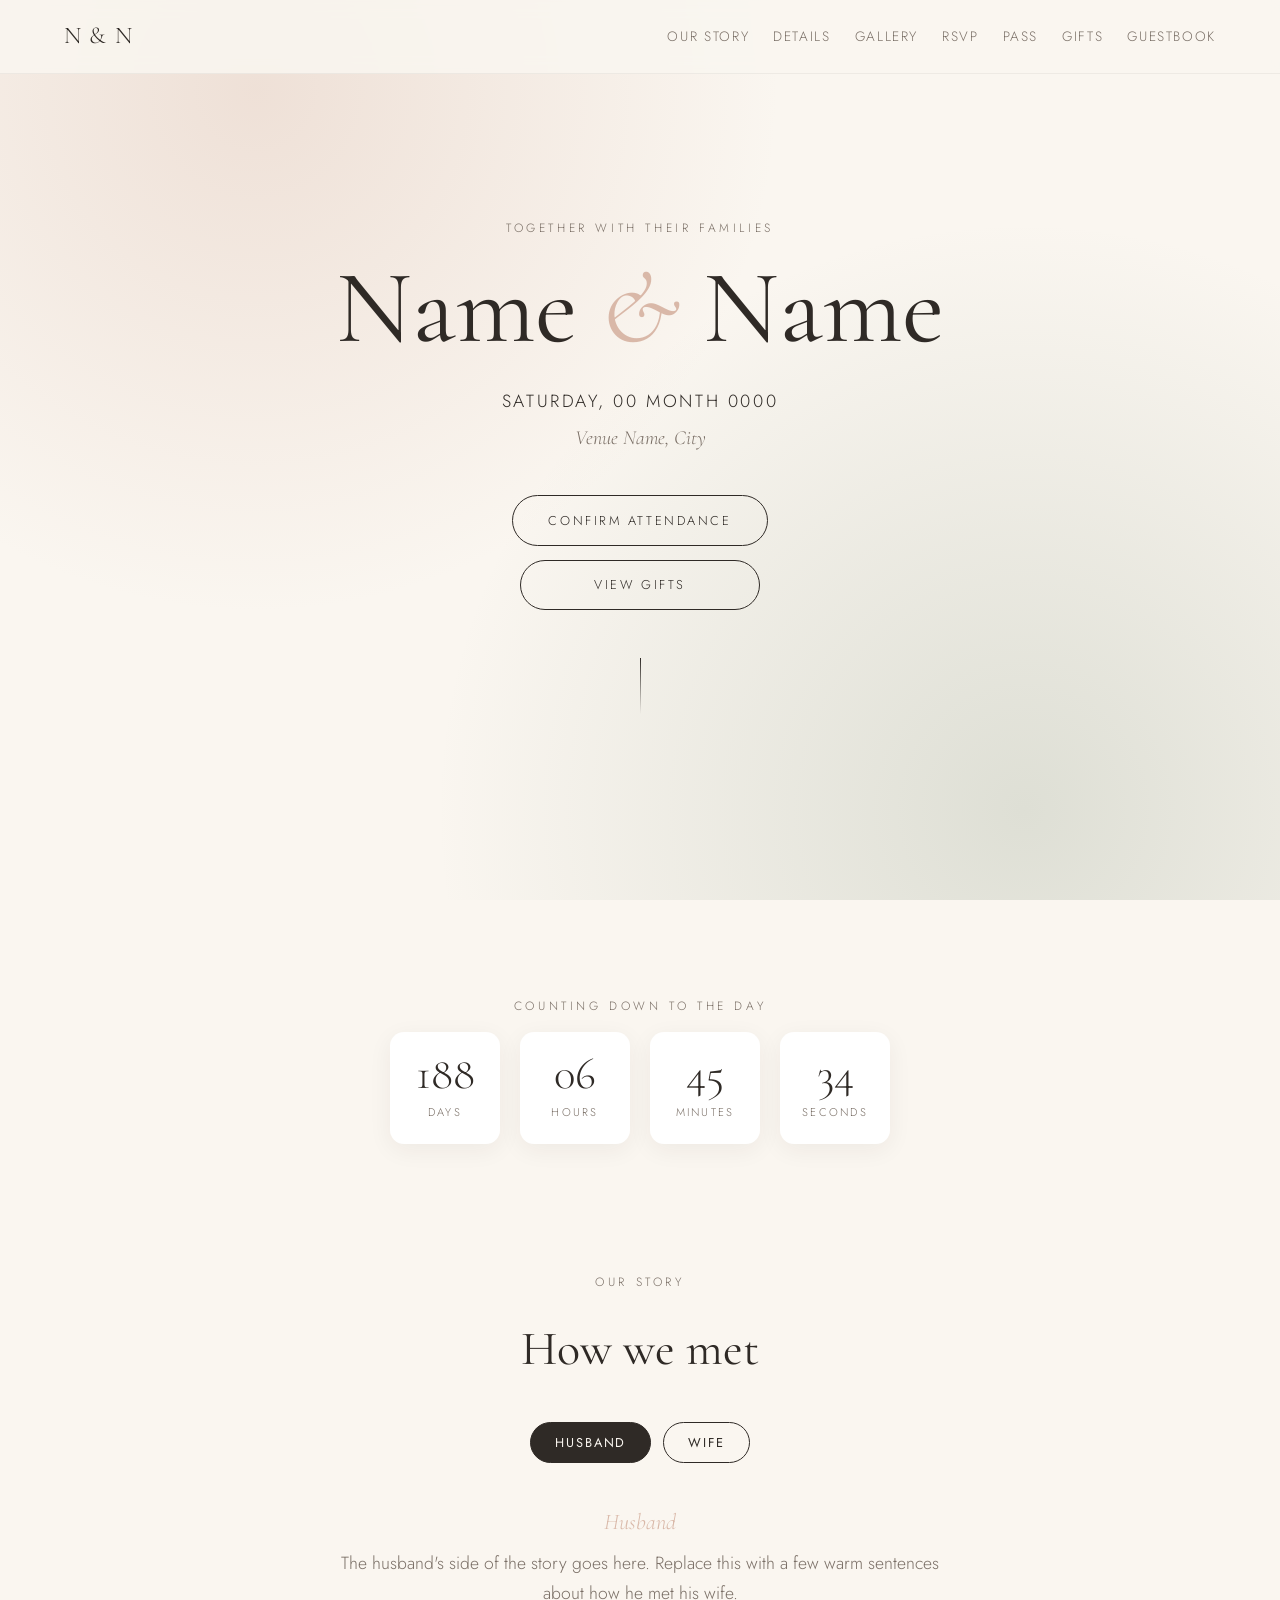
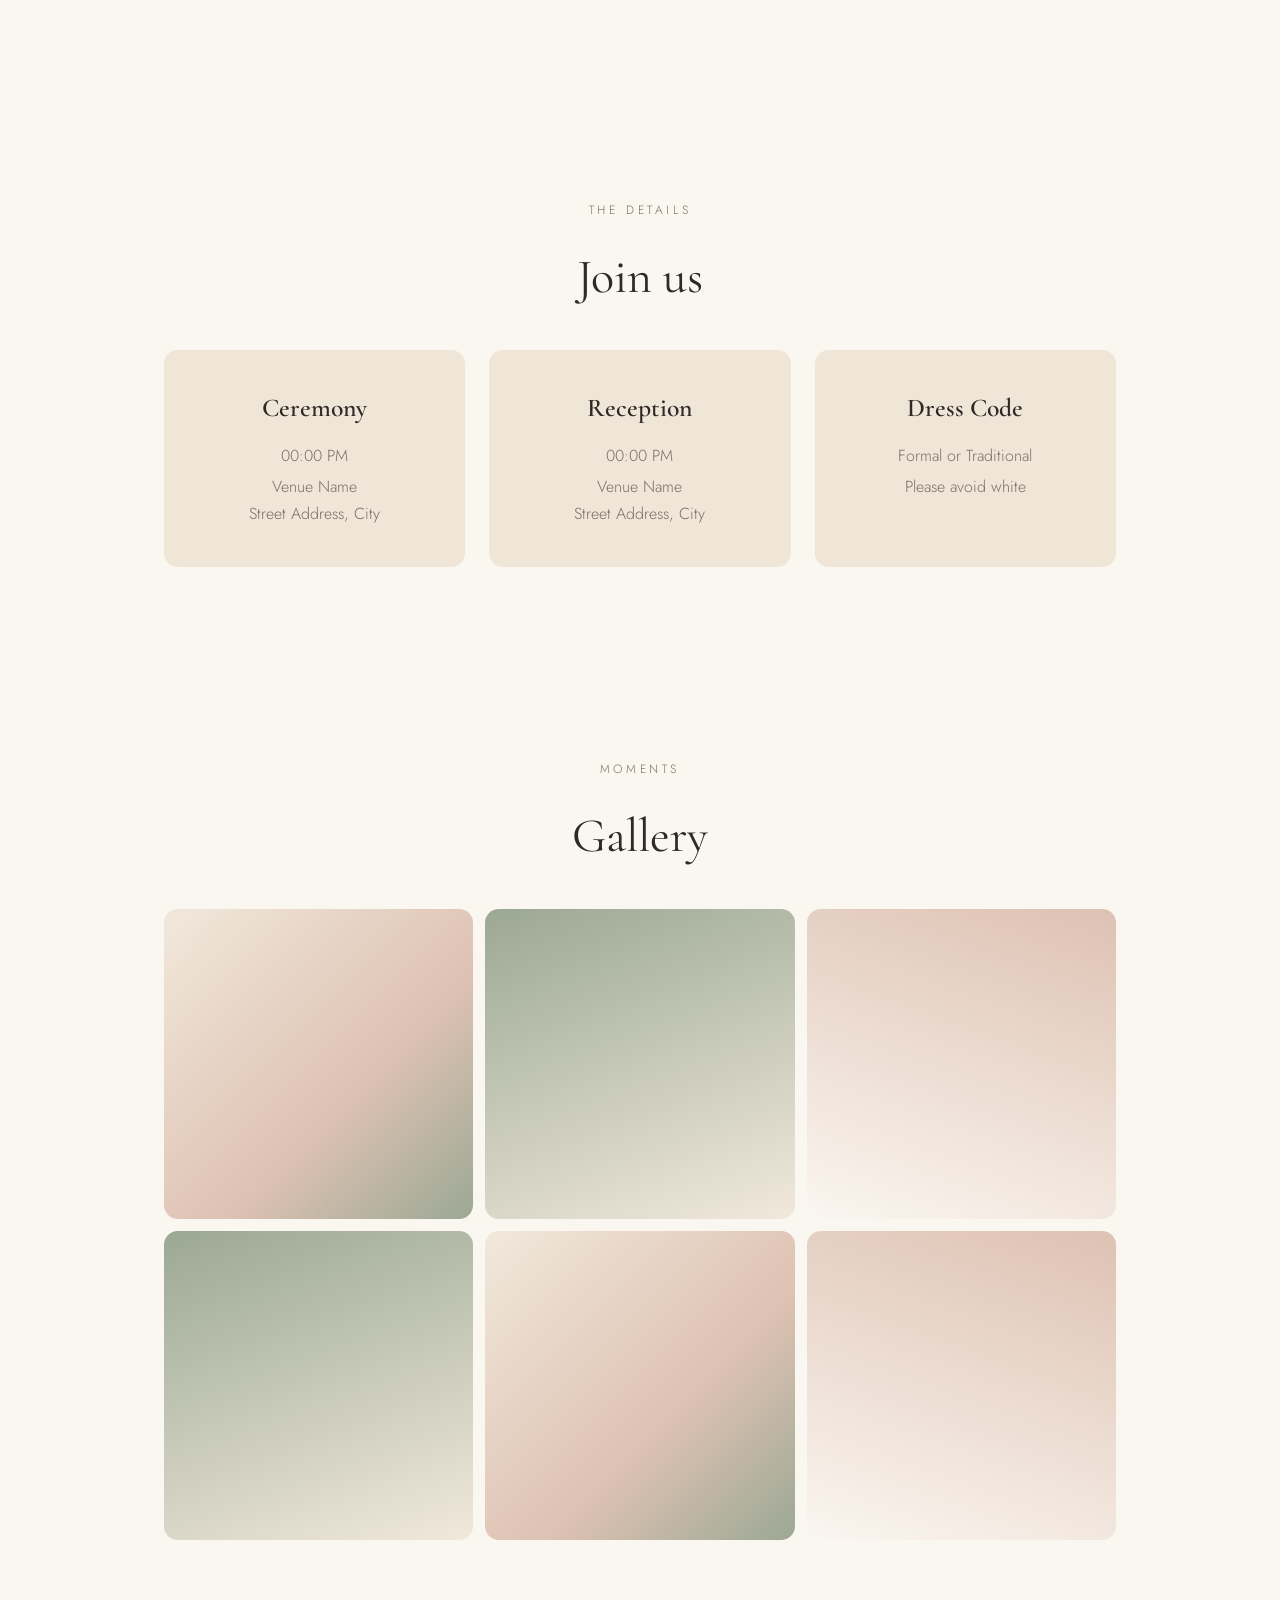
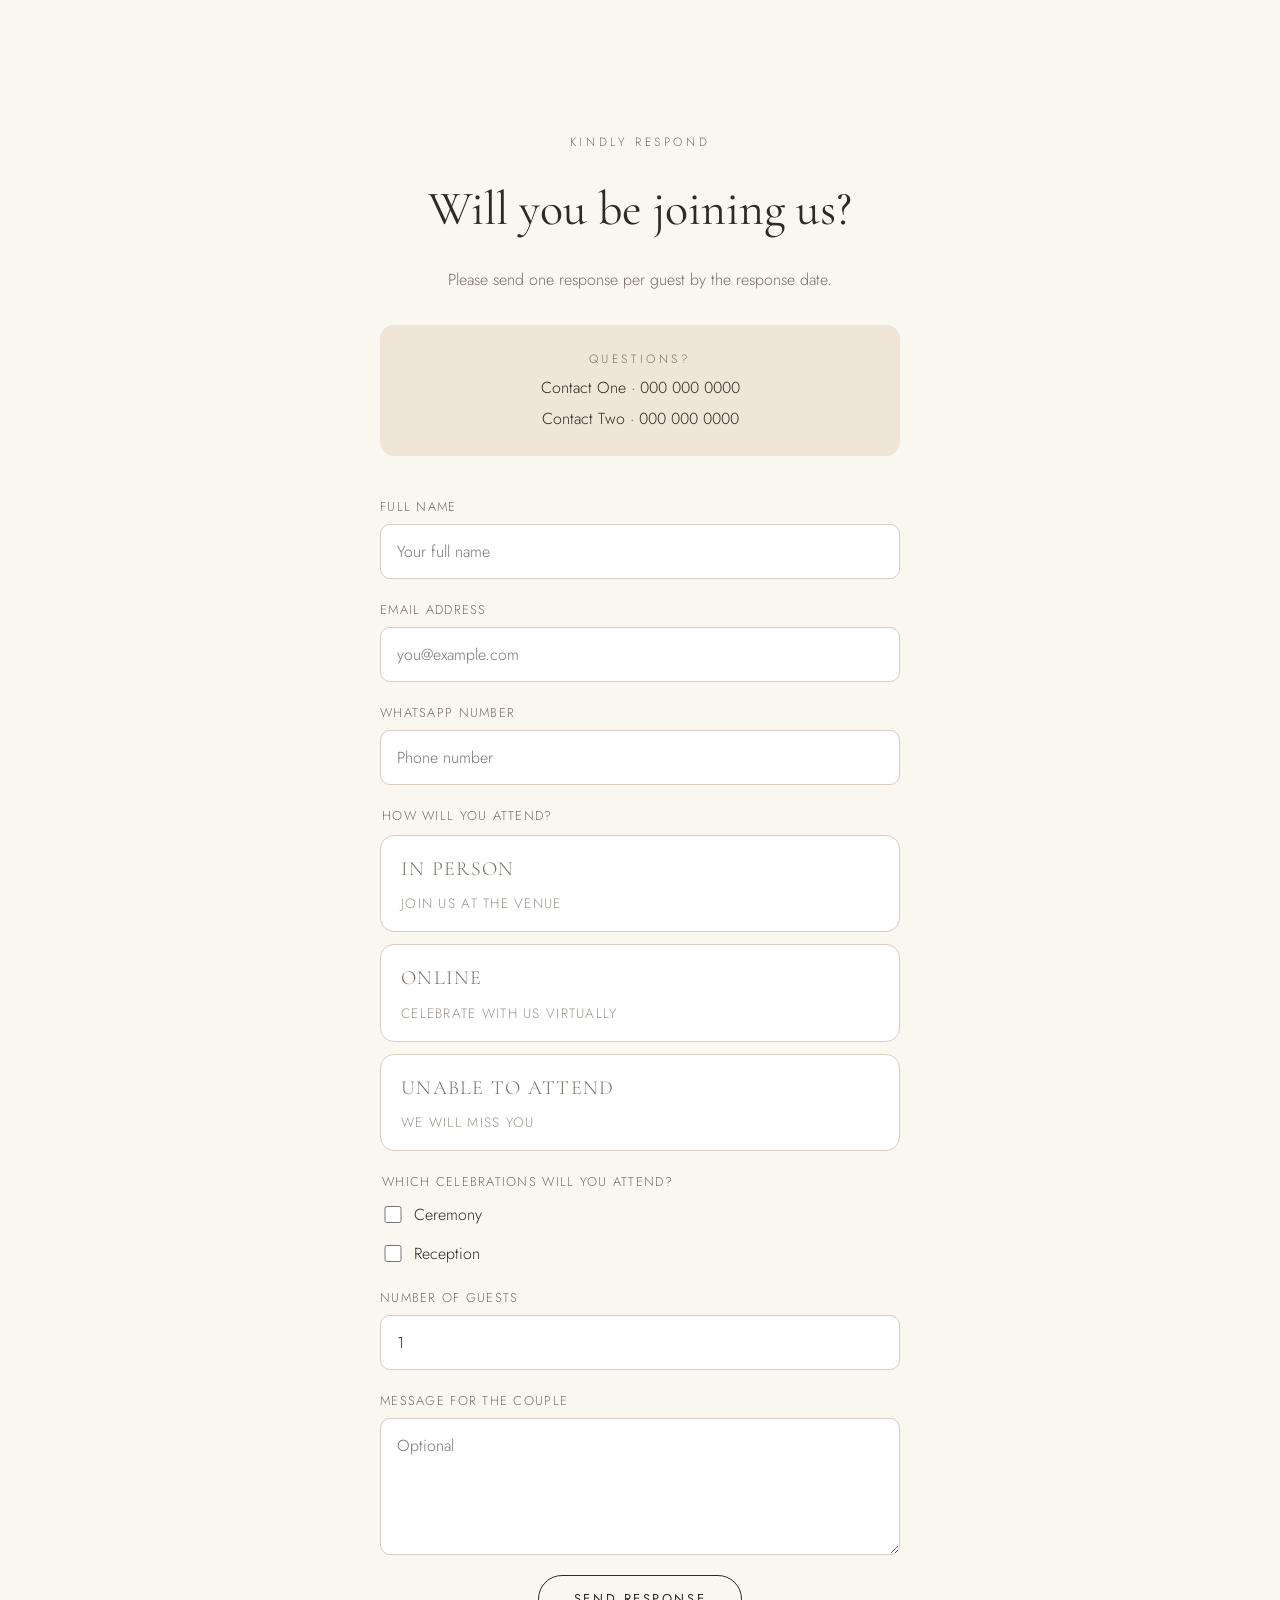
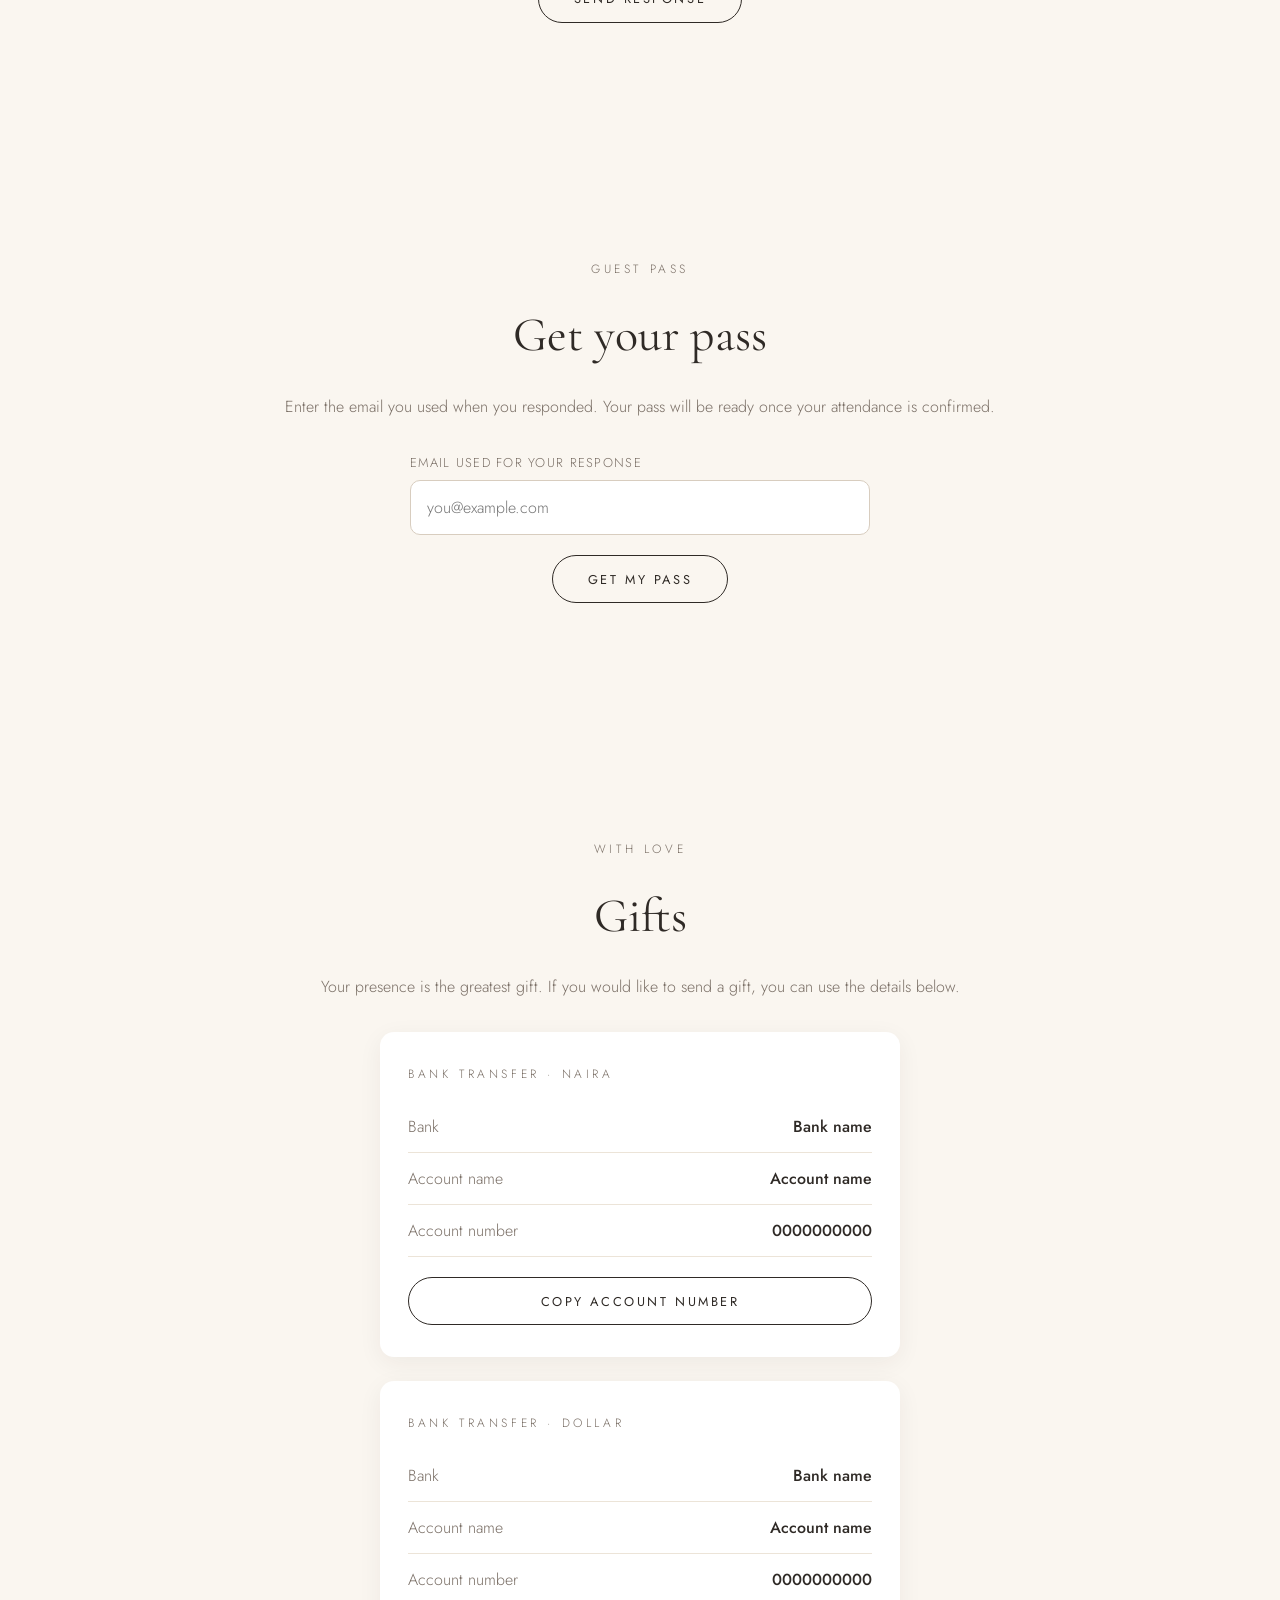
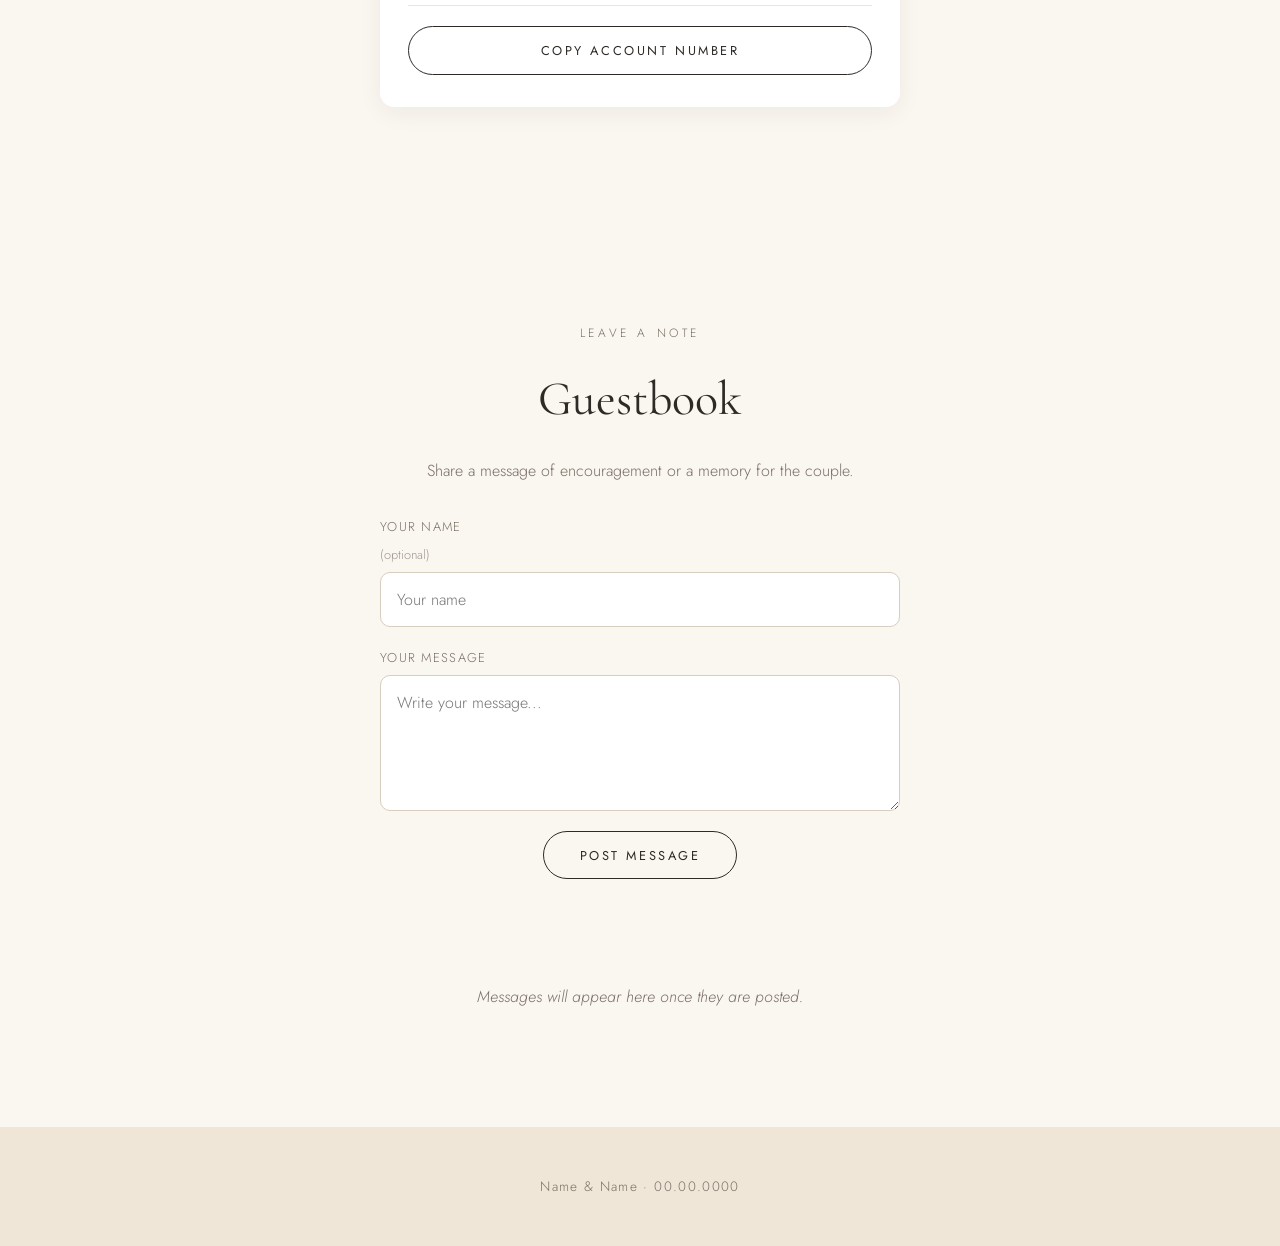
==== frontend/index.html @ b5dbf271 "fullstack project" ====
<!DOCTYPE html>
<html lang="en">
<head>
  <meta charset="UTF-8">
  <meta name="viewport" content="width=device-width, initial-scale=1.0">
  <title>Names &amp; Names | Wedding Invitation</title>
  <meta name="description" content="Join us as we celebrate our wedding.">
  <link rel="preconnect" href="https://fonts.googleapis.com">
  <link rel="preconnect" href="https://fonts.gstatic.com" crossorigin>
  <link href="https://fonts.googleapis.com/css2?family=Cormorant+Garamond:ital,wght@0,400;0,600;1,400&family=Jost:wght@300;400;500&display=swap" rel="stylesheet">
  <link rel="stylesheet" href="styles.css">
</head>
<body>

  <header class="nav">
    <a href="#top" class="nav-logo">N &amp; N</a>
    <button class="menu-toggle" type="button" aria-expanded="false" aria-controls="nav-links" aria-label="Open menu">
      <span></span><span></span><span></span>
    </button>
    <nav class="nav-links" id="nav-links">
      <a href="#story">Our Story</a>
      <a href="#details">Details</a>
      <a href="#gallery">Gallery</a>
      <a href="#rsvp">RSVP</a>
      <a href="#pass">Pass</a>
      <a href="#gifts">Gifts</a>
      <a href="#guestbook">Guestbook</a>
    </nav>
  </header>

  <section class="hero" id="top">
    <p class="eyebrow">Together with their families</p>
    <h1 class="hero-names">Name <span>&amp;</span> Name</h1>
    <p class="hero-date">Saturday, 00 Month 0000</p>
    <p class="hero-location">Venue Name, City</p>
    <div class="hero-actions">
      <a href="#rsvp" class="btn">Confirm attendance</a>
      <a href="#gifts" class="btn">View gifts</a>
    </div>
    <div class="scroll-cue" aria-hidden="true"></div>
  </section>

  <section class="section countdown-section">
    <p class="eyebrow">Counting down to the day</p>
    <div class="countdown" id="countdown" data-date="2027-06-12T14:00:00">
      <div><span id="days">00</span><small>Days</small></div>
      <div><span id="hours">00</span><small>Hours</small></div>
      <div><span id="minutes">00</span><small>Minutes</small></div>
      <div><span id="seconds">00</span><small>Seconds</small></div>
    </div>
  </section>

  <section class="section story" id="story">
    <p class="eyebrow">Our Story</p>
    <h2>How we met</h2>
    <div class="story-tabs" role="tablist">
      <button class="story-tab active" type="button" role="tab" data-story="husband" aria-selected="true" aria-controls="story-husband">Husband</button>
      <button class="story-tab" type="button" role="tab" data-story="wife" aria-selected="false" aria-controls="story-wife">Wife</button>
    </div>
    <div class="story-panel active" id="story-husband" role="tabpanel">
      <p class="story-role">Husband</p>
      <p>The husband's side of the story goes here. Replace this with a few warm sentences about how he met his wife.</p>
    </div>
    <div class="story-panel" id="story-wife" role="tabpanel" hidden>
      <p class="story-role">Wife</p>
      <p>The wife's side of the story goes here. Replace this with a few warm sentences about how she met her husband.</p>
    </div>
  </section>

  <section class="section details" id="details">
    <p class="eyebrow">The Details</p>
    <h2>Join us</h2>
    <div class="detail-grid">
      <article class="detail-card">
        <h3>Ceremony</h3>
        <p>00:00 PM</p>
        <p>Venue Name<br>Street Address, City</p>
      </article>
      <article class="detail-card">
        <h3>Reception</h3>
        <p>00:00 PM</p>
        <p>Venue Name<br>Street Address, City</p>
      </article>
      <article class="detail-card">
        <h3>Dress Code</h3>
        <p>Formal or Traditional</p>
        <p>Please avoid white</p>
      </article>
    </div>
  </section>

  <section class="section gallery" id="gallery">
    <p class="eyebrow">Moments</p>
    <h2>Gallery</h2>
    <div class="gallery-grid">
      <div class="gallery-item" role="img" aria-label="Placeholder photo 1"></div>
      <div class="gallery-item" role="img" aria-label="Placeholder photo 2"></div>
      <div class="gallery-item" role="img" aria-label="Placeholder photo 3"></div>
      <div class="gallery-item" role="img" aria-label="Placeholder photo 4"></div>
      <div class="gallery-item" role="img" aria-label="Placeholder photo 5"></div>
      <div class="gallery-item" role="img" aria-label="Placeholder photo 6"></div>
    </div>
  </section>

  <section class="section rsvp" id="rsvp">
    <p class="eyebrow">Kindly Respond</p>
    <h2>Will you be joining us?</h2>
    <p class="rsvp-intro">Please send one response per guest by the response date.</p>

    <div class="contacts">
      <p class="eyebrow">Questions?</p>
      <p>Contact One &middot; 000 000 0000</p>
      <p>Contact Two &middot; 000 000 0000</p>
    </div>

    <form id="rsvp-form" class="rsvp-form" novalidate>
      <label>
        Full name
        <input type="text" name="name" placeholder="Your full name" required>
      </label>
      <label>
        Email address
        <input type="email" name="email" placeholder="you@example.com" required>
      </label>
      <label>
        WhatsApp number
        <input type="tel" name="whatsapp" placeholder="Phone number" required>
      </label>

      <fieldset class="choice-group">
        <legend>How will you attend?</legend>
        <label class="choice-card">
          <input type="radio" name="attendance" value="in-person" required>
          <span class="choice-title">In person</span>
          <span class="choice-note">Join us at the venue</span>
        </label>
        <label class="choice-card">
          <input type="radio" name="attendance" value="online">
          <span class="choice-title">Online</span>
          <span class="choice-note">Celebrate with us virtually</span>
        </label>
        <label class="choice-card">
          <input type="radio" name="attendance" value="declines">
          <span class="choice-title">Unable to attend</span>
          <span class="choice-note">We will miss you</span>
        </label>
      </fieldset>

      <fieldset class="check-group">
        <legend>Which celebrations will you attend?</legend>
        <label><input type="checkbox" name="events" value="Ceremony"> Ceremony</label>
        <label><input type="checkbox" name="events" value="Reception"> Reception</label>
      </fieldset>

      <label>
        Number of guests
        <input type="number" name="guests" min="1" max="10" value="1">
      </label>
      <label>
        Message for the couple
        <textarea name="message" rows="4" placeholder="Optional"></textarea>
      </label>
      <button type="submit" class="btn">Send response</button>
      <p class="form-status" id="form-status" role="status"></p>
    </form>
  </section>

  <section class="section pass" id="pass">
    <p class="eyebrow">Guest Pass</p>
    <h2>Get your pass</h2>
    <p class="rsvp-intro">Enter the email you used when you responded. Your pass will be ready once your attendance is confirmed.</p>
    <form id="pass-form" class="pass-form" novalidate>
      <label>
        Email used for your response
        <input type="email" name="email" placeholder="you@example.com" required>
      </label>
      <button type="submit" class="btn">Get my pass</button>
      <p class="form-status" id="pass-status" role="status"></p>
    </form>
  </section>

  <section class="section gifts" id="gifts">
    <p class="eyebrow">With Love</p>
    <h2>Gifts</h2>
    <p class="rsvp-intro">Your presence is the greatest gift. If you would like to send a gift, you can use the details below.</p>

    <article class="gift-card">
      <p class="eyebrow">Bank transfer &middot; Naira</p>
      <p class="gift-line"><span>Bank</span><strong>Bank name</strong></p>
      <p class="gift-line"><span>Account name</span><strong>Account name</strong></p>
      <p class="gift-line"><span>Account number</span><strong id="ngn-account">0000000000</strong></p>
      <button class="btn copy-btn" type="button" data-copy="ngn-account">Copy account number</button>
    </article>

    <article class="gift-card">
      <p class="eyebrow">Bank transfer &middot; Dollar</p>
      <p class="gift-line"><span>Bank</span><strong>Bank name</strong></p>
      <p class="gift-line"><span>Account name</span><strong>Account name</strong></p>
      <p class="gift-line"><span>Account number</span><strong id="usd-account">0000000000</strong></p>
      <button class="btn copy-btn" type="button" data-copy="usd-account">Copy account number</button>
    </article>
  </section>

  <section class="section guestbook" id="guestbook">
    <p class="eyebrow">Leave a note</p>
    <h2>Guestbook</h2>
    <p class="rsvp-intro">Share a message of encouragement or a memory for the couple.</p>

    <form id="guestbook-form" class="guestbook-form" novalidate>
      <label>
        Your name <span class="optional">(optional)</span>
        <input type="text" name="name" placeholder="Your name">
      </label>
      <label>
        Your message
        <textarea name="message" rows="4" placeholder="Write your message..." required></textarea>
      </label>
      <button type="submit" class="btn">Post message</button>
      <p class="form-status" id="guestbook-status" role="status"></p>
    </form>

    <ul class="guestbook-list" id="guestbook-list">
      <li class="guestbook-empty">Messages will appear here once they are posted.</li>
    </ul>
  </section>

  <footer class="footer">
    <p>Name &amp; Name &middot; 00.00.0000</p>
  </footer>

  <script src="script.js"></script>
</body>
</html>
---- frontend/styles.css ----
:root {
  --ink: #2f2a26;
  --muted: #7a6f66;
  --cream: #faf6f0;
  --sand: #efe6d8;
  --sage: #8a9a84;
  --blush: #d9b8a8;
  --white: #ffffff;
  --radius: 14px;
  --serif: "Cormorant Garamond", Georgia, serif;
  --sans: "Jost", "Helvetica Neue", Arial, sans-serif;
}

*, *::before, *::after { box-sizing: border-box; }

html { scroll-behavior: smooth; }

body {
  margin: 0;
  font-family: var(--sans);
  font-weight: 300;
  color: var(--ink);
  background: var(--cream);
  line-height: 1.7;
}

img, svg { max-width: 100%; display: block; }

a { color: inherit; }

/* ---------- Navigation ---------- */
.nav {
  position: fixed;
  top: 0;
  left: 0;
  right: 0;
  z-index: 10;
  display: flex;
  justify-content: space-between;
  align-items: center;
  padding: 1rem 5vw;
  background: rgba(250, 246, 240, 0.85);
  backdrop-filter: blur(8px);
  border-bottom: 1px solid rgba(47, 42, 38, 0.06);
}

.nav-logo {
  font-family: var(--serif);
  font-size: 1.5rem;
  text-decoration: none;
  letter-spacing: 0.05em;
}

.nav-links { display: flex; gap: 1.5rem; }

.nav-links a {
  font-size: 0.85rem;
  text-decoration: none;
  letter-spacing: 0.12em;
  text-transform: uppercase;
  color: var(--muted);
  transition: color 0.2s;
}

.nav-links a:hover { color: var(--ink); }

/* ---------- Hero ---------- */
.hero {
  min-height: 100vh;
  display: flex;
  flex-direction: column;
  align-items: center;
  justify-content: center;
  text-align: center;
  padding: 6rem 1.5rem 4rem;
  background:
    radial-gradient(circle at 20% 10%, rgba(217, 184, 168, 0.35), transparent 40%),
    radial-gradient(circle at 80% 90%, rgba(138, 154, 132, 0.25), transparent 45%),
    var(--cream);
}

.eyebrow {
  font-size: 0.75rem;
  letter-spacing: 0.3em;
  text-transform: uppercase;
  color: var(--muted);
  margin: 0 0 1rem;
}

.hero-names {
  font-family: var(--serif);
  font-weight: 400;
  font-size: clamp(3rem, 9vw, 6.5rem);
  line-height: 1.05;
  margin: 0 0 1.5rem;
}

.hero-names span {
  font-style: italic;
  color: var(--blush);
}

.hero-date {
  font-size: 1.1rem;
  letter-spacing: 0.15em;
  text-transform: uppercase;
  margin: 0;
}

.hero-location {
  font-family: var(--serif);
  font-style: italic;
  font-size: 1.25rem;
  color: var(--muted);
  margin: 0.25rem 0 2.5rem;
}

.scroll-cue {
  width: 1px;
  height: 56px;
  margin-top: 3rem;
  background: linear-gradient(var(--ink), transparent);
  animation: drip 2s ease-in-out infinite;
}

@keyframes drip {
  0%   { transform: scaleY(0); transform-origin: top; }
  50%  { transform: scaleY(1); transform-origin: top; }
  51%  { transform-origin: bottom; }
  100% { transform: scaleY(0); transform-origin: bottom; }
}

/* ---------- Buttons ---------- */
.btn {
  display: inline-block;
  padding: 0.85rem 2.2rem;
  border: 1px solid var(--ink);
  border-radius: 999px;
  background: transparent;
  color: var(--ink);
  font-family: var(--sans);
  font-size: 0.8rem;
  letter-spacing: 0.2em;
  text-transform: uppercase;
  text-decoration: none;
  cursor: pointer;
  transition: background 0.25s, color 0.25s;
}

.btn:hover,
.btn:focus-visible {
  background: var(--ink);
  color: var(--cream);
  outline: none;
}

/* ---------- Sections ---------- */
.section {
  max-width: 1000px;
  margin: 0 auto;
  padding: 6rem 1.5rem;
  text-align: center;
}

.section h2 {
  font-family: var(--serif);
  font-weight: 400;
  font-size: clamp(2rem, 4.5vw, 3rem);
  margin: 0 0 2rem;
}

.story p:last-child {
  max-width: 640px;
  margin: 0 auto;
  font-size: 1.1rem;
  color: var(--muted);
}

/* ---------- Countdown ---------- */
.countdown-section { padding-bottom: 2rem; }

.countdown {
  display: flex;
  justify-content: center;
  flex-wrap: wrap;
  gap: 1.25rem;
}

.countdown > div {
  min-width: 110px;
  padding: 1.25rem 1rem;
  border-radius: var(--radius);
  background: var(--white);
  box-shadow: 0 6px 24px rgba(47, 42, 38, 0.06);
}

.countdown span {
  display: block;
  font-family: var(--serif);
  font-size: 2.8rem;
  line-height: 1;
}

.countdown small {
  font-size: 0.7rem;
  letter-spacing: 0.2em;
  text-transform: uppercase;
  color: var(--muted);
}

/* ---------- Details ---------- */
.detail-grid {
  display: grid;
  grid-template-columns: repeat(auto-fit, minmax(240px, 1fr));
  gap: 1.5rem;
}

.detail-card {
  padding: 2.25rem 1.5rem;
  border-radius: var(--radius);
  background: var(--sand);
}

.detail-card h3 {
  font-family: var(--serif);
  font-weight: 600;
  font-size: 1.6rem;
  margin: 0 0 0.75rem;
}

.detail-card p { margin: 0.25rem 0; color: var(--muted); }

/* ---------- Gallery ---------- */
.gallery-grid {
  display: grid;
  grid-template-columns: repeat(3, 1fr);
  gap: 0.75rem;
}

.gallery-item {
  aspect-ratio: 1 / 1;
  border-radius: var(--radius);
  background:
    linear-gradient(135deg, var(--sand), var(--blush) 60%, var(--sage));
  opacity: 0.85;
  transition: transform 0.4s ease, opacity 0.4s ease;
}

.gallery-item:nth-child(2n) { background: linear-gradient(160deg, var(--sage), var(--sand)); }
.gallery-item:nth-child(3n) { background: linear-gradient(200deg, var(--blush), var(--cream)); }

.gallery-item:hover {
  transform: scale(1.02);
  opacity: 1;
}

/* ---------- RSVP ---------- */
.rsvp-form {
  max-width: 520px;
  margin: 0 auto;
  display: grid;
  gap: 1.25rem;
  text-align: left;
}

.rsvp-form label {
  display: grid;
  gap: 0.4rem;
  font-size: 0.8rem;
  letter-spacing: 0.1em;
  text-transform: uppercase;
  color: var(--muted);
}

.rsvp-form input,
.rsvp-form select,
.rsvp-form textarea {
  font: inherit;
  font-size: 1rem;
  letter-spacing: normal;
  text-transform: none;
  color: var(--ink);
  padding: 0.8rem 1rem;
  border: 1px solid #d8cdbf;
  border-radius: 10px;
  background: var(--white);
}

.rsvp-form input:focus,
.rsvp-form select:focus,
.rsvp-form textarea:focus {
  outline: 2px solid var(--sage);
  outline-offset: 1px;
}

.rsvp-form .btn { justify-self: center; cursor: pointer; }

.form-status {
  text-align: center;
  min-height: 1.5em;
  margin: 0;
  color: var(--sage);
}

.form-status.error { color: #a8553f; }

/* ---------- Footer ---------- */
.footer {
  padding: 3rem 1.5rem;
  text-align: center;
  background: var(--sand);
  color: var(--muted);
  letter-spacing: 0.1em;
  font-size: 0.85rem;
}

.footer p { margin: 0; }

/* ---------- Responsive ---------- */
@media (max-width: 720px) {

  .gallery-grid { grid-template-columns: repeat(2, 1fr); }
  .section { padding: 4.5rem 1.25rem; }
}

@media (prefers-reduced-motion: reduce) {
  html { scroll-behavior: auto; }
  *, *::before, *::after {
    animation: none !important;
    transition: none !important;
  }
}

/* ---------- Mobile menu (hamburger + dropdown) ---------- */
.menu-toggle {
  order: -1;
  display: none;
  flex-direction: column;
  justify-content: center;
  gap: 5px;
  width: 40px;
  height: 40px;
  padding: 8px;
  background: none;
  border: 0;
  cursor: pointer;
}

.menu-toggle span {
  display: block;
  height: 1.5px;
  width: 100%;
  background: var(--ink);
  transition: transform 0.25s, opacity 0.25s;
}

.menu-toggle[aria-expanded="true"] span:nth-child(1) { transform: translateY(6.5px) rotate(45deg); }
.menu-toggle[aria-expanded="true"] span:nth-child(2) { opacity: 0; }
.menu-toggle[aria-expanded="true"] span:nth-child(3) { transform: translateY(-6.5px) rotate(-45deg); }

/* ---------- Story tabs ---------- */
.story-tabs {
  display: flex;
  justify-content: center;
  gap: 0.75rem;
  margin: 0 0 2.5rem;
}

.story-tab {
  padding: 0.6rem 1.5rem;
  border: 1px solid var(--ink);
  border-radius: 999px;
  background: transparent;
  color: var(--ink);
  font-family: var(--sans);
  font-size: 0.8rem;
  letter-spacing: 0.15em;
  text-transform: uppercase;
  cursor: pointer;
  transition: background 0.25s, color 0.25s;
}

.story-tab.active,
.story-tab:hover {
  background: var(--ink);
  color: var(--cream);
}

.story-panel { display: none; max-width: 640px; margin: 0 auto; }
.story-panel.active { display: block; }

.story-role {
  font-family: var(--serif);
  font-style: italic;
  font-size: 1.4rem;
  color: var(--blush);
  margin: 0 0 0.5rem;
}

.story-panel p:last-child {
  font-size: 1.1rem;
  color: var(--muted);
}

/* ---------- Responsive nav ---------- */
@media (max-width: 720px) {
  .menu-toggle { display: flex; }

  .nav-links {
    display: none;
    position: absolute;
    top: 100%;
    left: 0;
    right: 0;
    flex-direction: column;
    gap: 0;
    background: var(--cream);
    border-bottom: 1px solid rgba(47, 42, 38, 0.08);
    box-shadow: 0 12px 24px rgba(47, 42, 38, 0.08);
  }

  .nav-links.open { display: flex; }

  .nav-links a {
    padding: 1rem 5vw;
    border-top: 1px solid rgba(47, 42, 38, 0.06);
    font-size: 0.9rem;
  }
}

/* Anchor targets clear the fixed nav when scrolled to */
section[id] { scroll-margin-top: 72px; }

@media (max-width: 720px) {
  .nav-links a { text-align: left; }
}

/* ---------- RSVP extras ---------- */
.rsvp-intro { color: var(--muted); margin: -1rem 0 2rem; }

.contacts {
  max-width: 520px;
  margin: 0 auto 2.5rem;
  padding: 1.25rem 1.5rem;
  border-radius: var(--radius);
  background: var(--sand);
}
.contacts p { margin: 0.25rem 0; }

.rsvp-form fieldset { border: 0; margin: 0; padding: 0; display: grid; gap: 0.75rem; }
.rsvp-form legend {
  font-size: 0.8rem;
  letter-spacing: 0.1em;
  text-transform: uppercase;
  color: var(--muted);
  margin-bottom: 0.5rem;
}

.choice-card {
  position: relative;
  display: grid;
  gap: 0.2rem;
  padding: 1rem 1.25rem;
  border: 1px solid #d8cdbf;
  border-radius: var(--radius);
  background: var(--white);
  cursor: pointer;
  text-transform: none;
  letter-spacing: normal;
  font-size: 1rem;
  color: var(--ink);
}
.choice-card input { position: absolute; opacity: 0; pointer-events: none; }
.choice-card:has(input:checked) { border-color: var(--ink); background: var(--ink); color: var(--cream); }
.choice-card:has(input:focus-visible) { outline: 2px solid var(--sage); outline-offset: 2px; }
.choice-title { font-family: var(--serif); font-size: 1.25rem; }
.choice-note { font-size: 0.85rem; opacity: 0.75; }

.check-group { display: grid; gap: 0.6rem; }
.check-group label {
  display: flex;
  align-items: center;
  gap: 0.6rem;
  font-size: 1rem;
  letter-spacing: normal;
  text-transform: none;
  color: var(--ink);
}
.check-group input { width: 1.1rem; height: 1.1rem; accent-color: var(--ink); }

/* ---------- Pass section ---------- */
.pass-form { max-width: 460px; margin: 0 auto; display: grid; gap: 1.25rem; text-align: left; }
.pass-form label { display: grid; gap: 0.4rem; font-size: 0.8rem; letter-spacing: 0.1em; text-transform: uppercase; color: var(--muted); }
.pass-form input { font: inherit; font-size: 1rem; letter-spacing: normal; text-transform: none; color: var(--ink); padding: 0.8rem 1rem; border: 1px solid #d8cdbf; border-radius: 10px; background: var(--white); }
.pass-form input:focus { outline: 2px solid var(--sage); outline-offset: 1px; }
.pass-form .btn { justify-self: center; cursor: pointer; }

/* ---------- Gifts section ---------- */
.gift-card {
  max-width: 520px;
  margin: 0 auto 1.5rem;
  padding: 2rem 1.75rem;
  border-radius: var(--radius);
  background: var(--white);
  box-shadow: 0 6px 24px rgba(47, 42, 38, 0.06);
  text-align: left;
}
.gift-card .eyebrow { text-align: left; margin-bottom: 1rem; }
.gift-line {
  display: flex;
  justify-content: space-between;
  gap: 1rem;
  margin: 0;
  padding: 0.75rem 0;
  border-bottom: 1px solid #ece4d8;
  color: var(--muted);
}
.gift-line strong { color: var(--ink); font-weight: 500; }
.copy-btn { margin-top: 1.25rem; width: 100%; text-align: center; cursor: pointer; }

/* ---------- Guestbook section ---------- */
.guestbook-form { max-width: 520px; margin: 0 auto 2.5rem; display: grid; gap: 1.25rem; text-align: left; }
.guestbook-form label { display: grid; gap: 0.4rem; font-size: 0.8rem; letter-spacing: 0.1em; text-transform: uppercase; color: var(--muted); }
.guestbook-form input,
.guestbook-form textarea { font: inherit; font-size: 1rem; letter-spacing: normal; text-transform: none; color: var(--ink); padding: 0.8rem 1rem; border: 1px solid #d8cdbf; border-radius: 10px; background: var(--white); }
.guestbook-form input:focus,
.guestbook-form textarea:focus { outline: 2px solid var(--sage); outline-offset: 1px; }
.guestbook-form .btn { justify-self: center; cursor: pointer; }
.optional { text-transform: none; letter-spacing: normal; opacity: 0.7; }

.guestbook-list { list-style: none; max-width: 520px; margin: 0 auto; padding: 0; display: grid; gap: 1rem; text-align: left; }
.guestbook-list li { padding: 1.25rem 1.5rem; border-radius: var(--radius); background: var(--sand); }
.guestbook-list .entry-name { font-family: var(--serif); font-size: 1.1rem; margin: 0 0 0.35rem; }
.guestbook-list .entry-text { margin: 0; color: var(--muted); }
.guestbook-empty { background: transparent !important; color: var(--muted); text-align: center; font-style: italic; }

/* ---------- Hero action buttons ---------- */
.hero-actions { display: flex; flex-direction: column; align-items: center; gap: 0.85rem; }
.hero-actions .btn { min-width: 240px; text-align: center; }
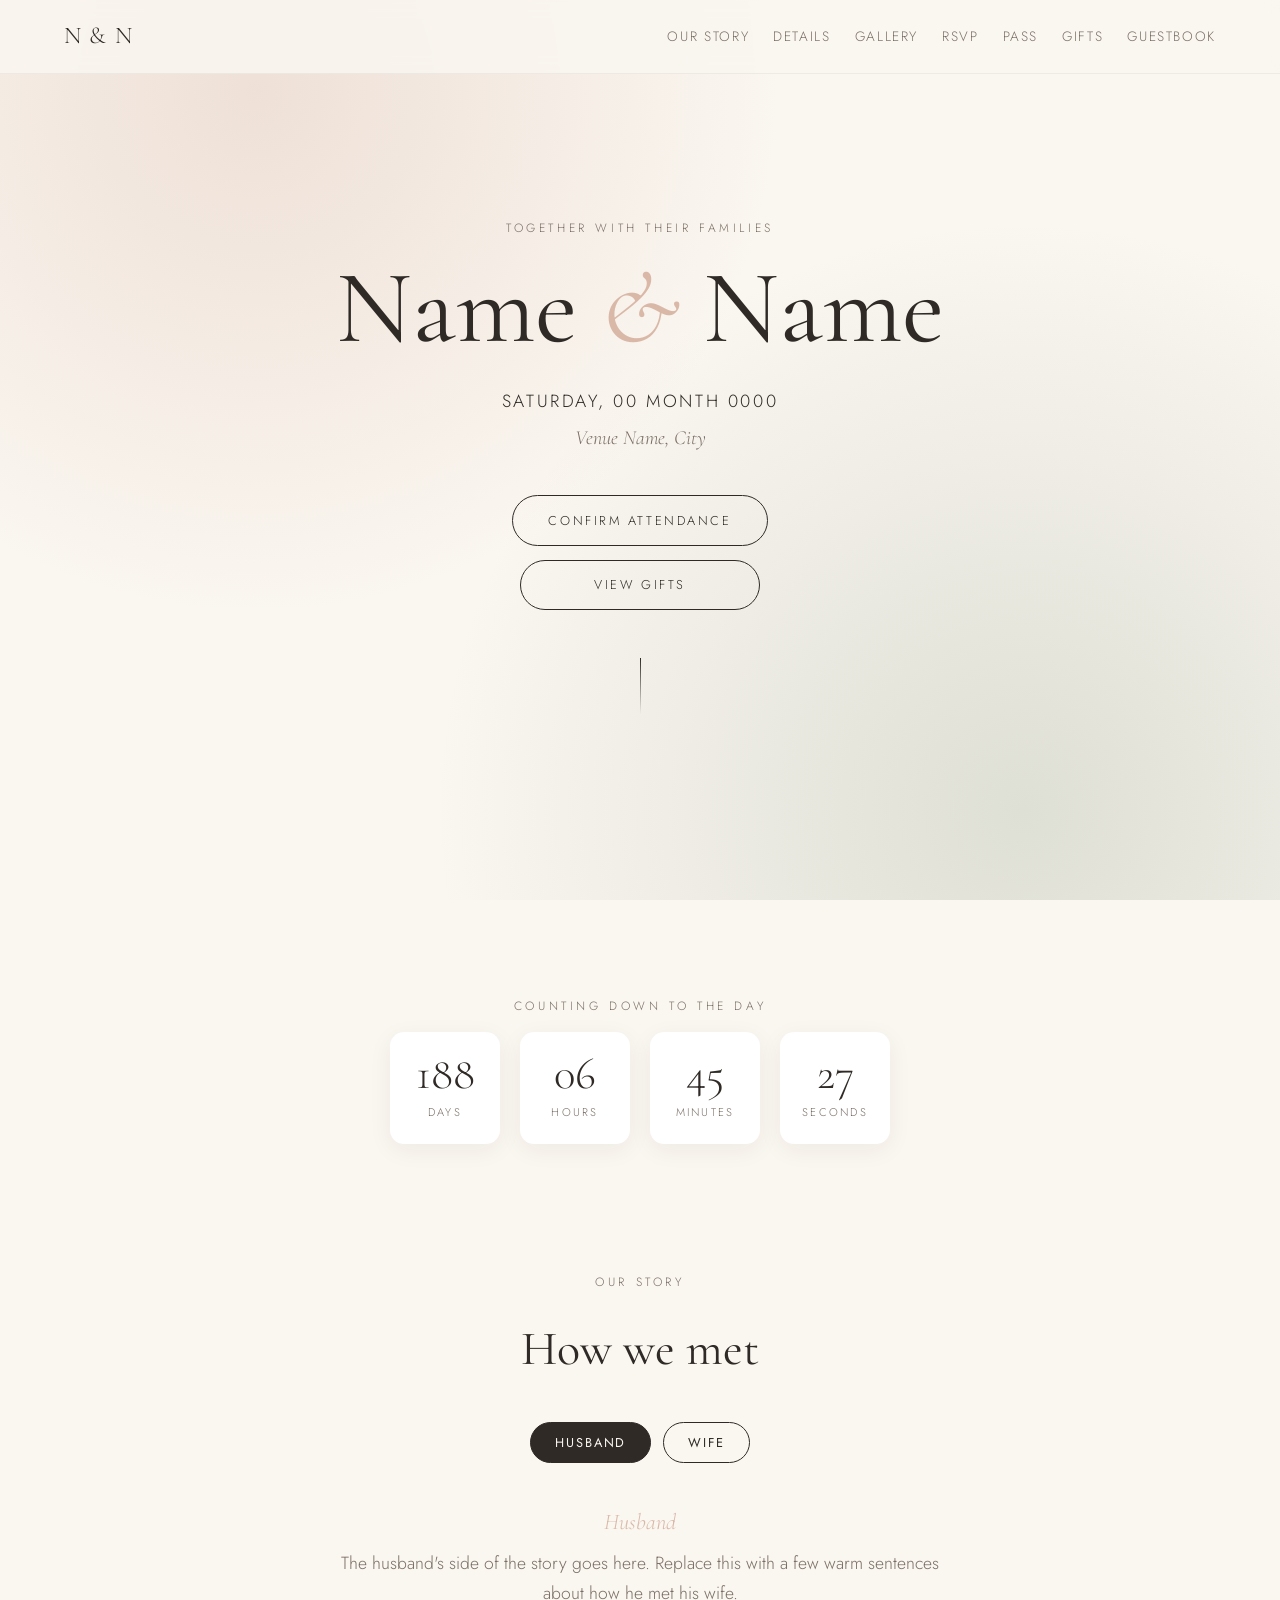
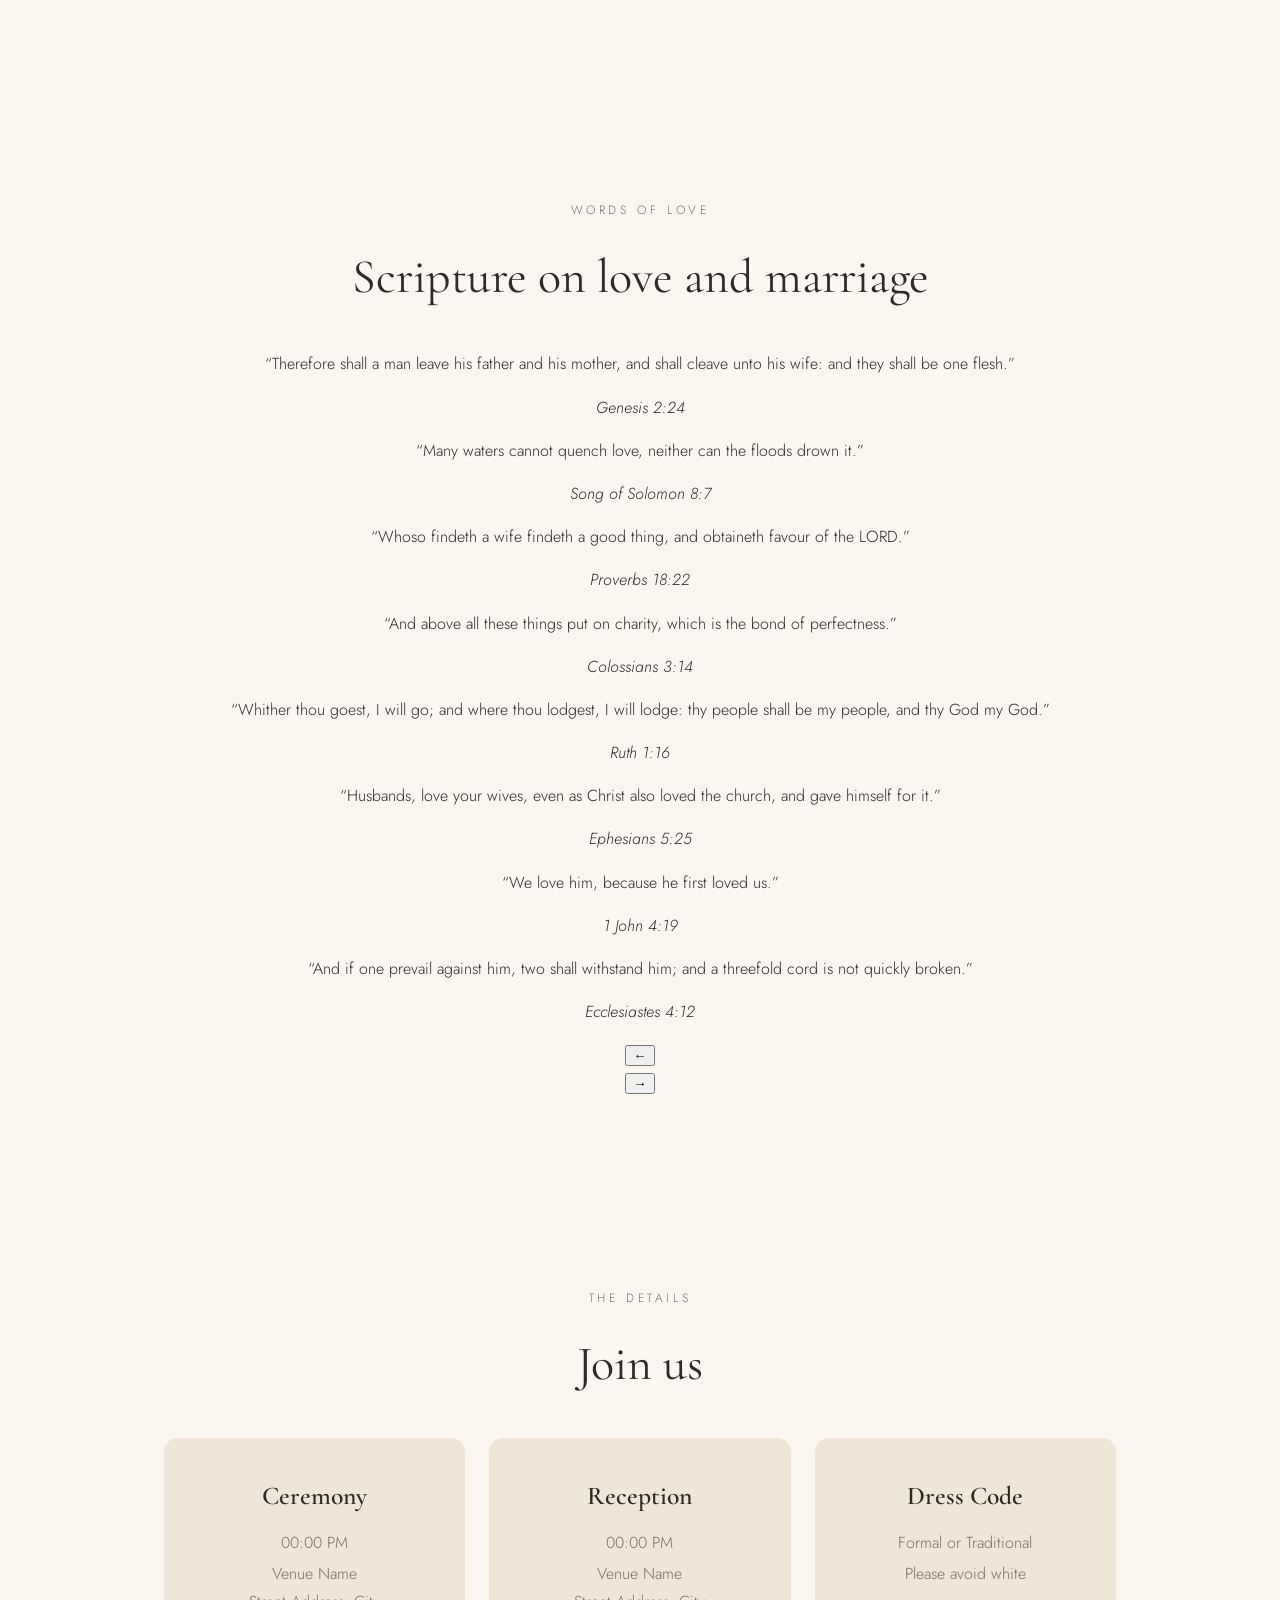
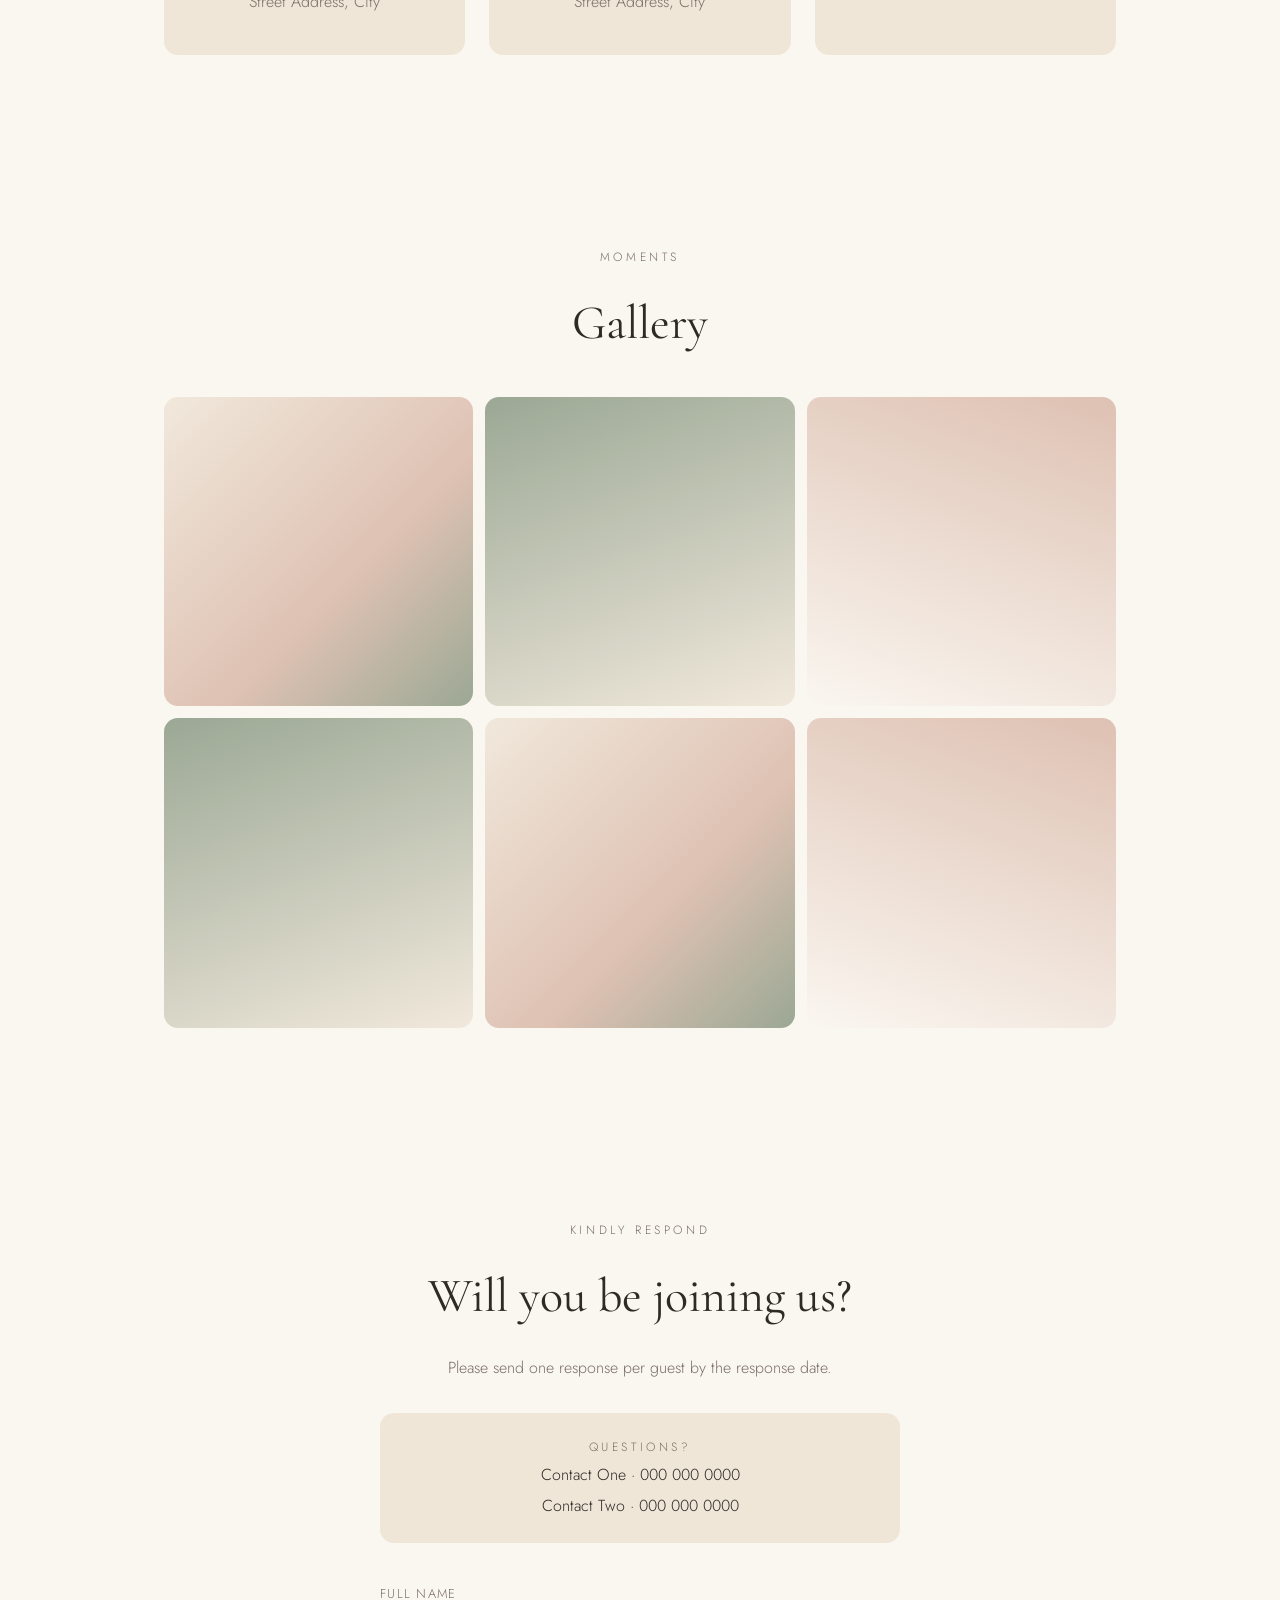
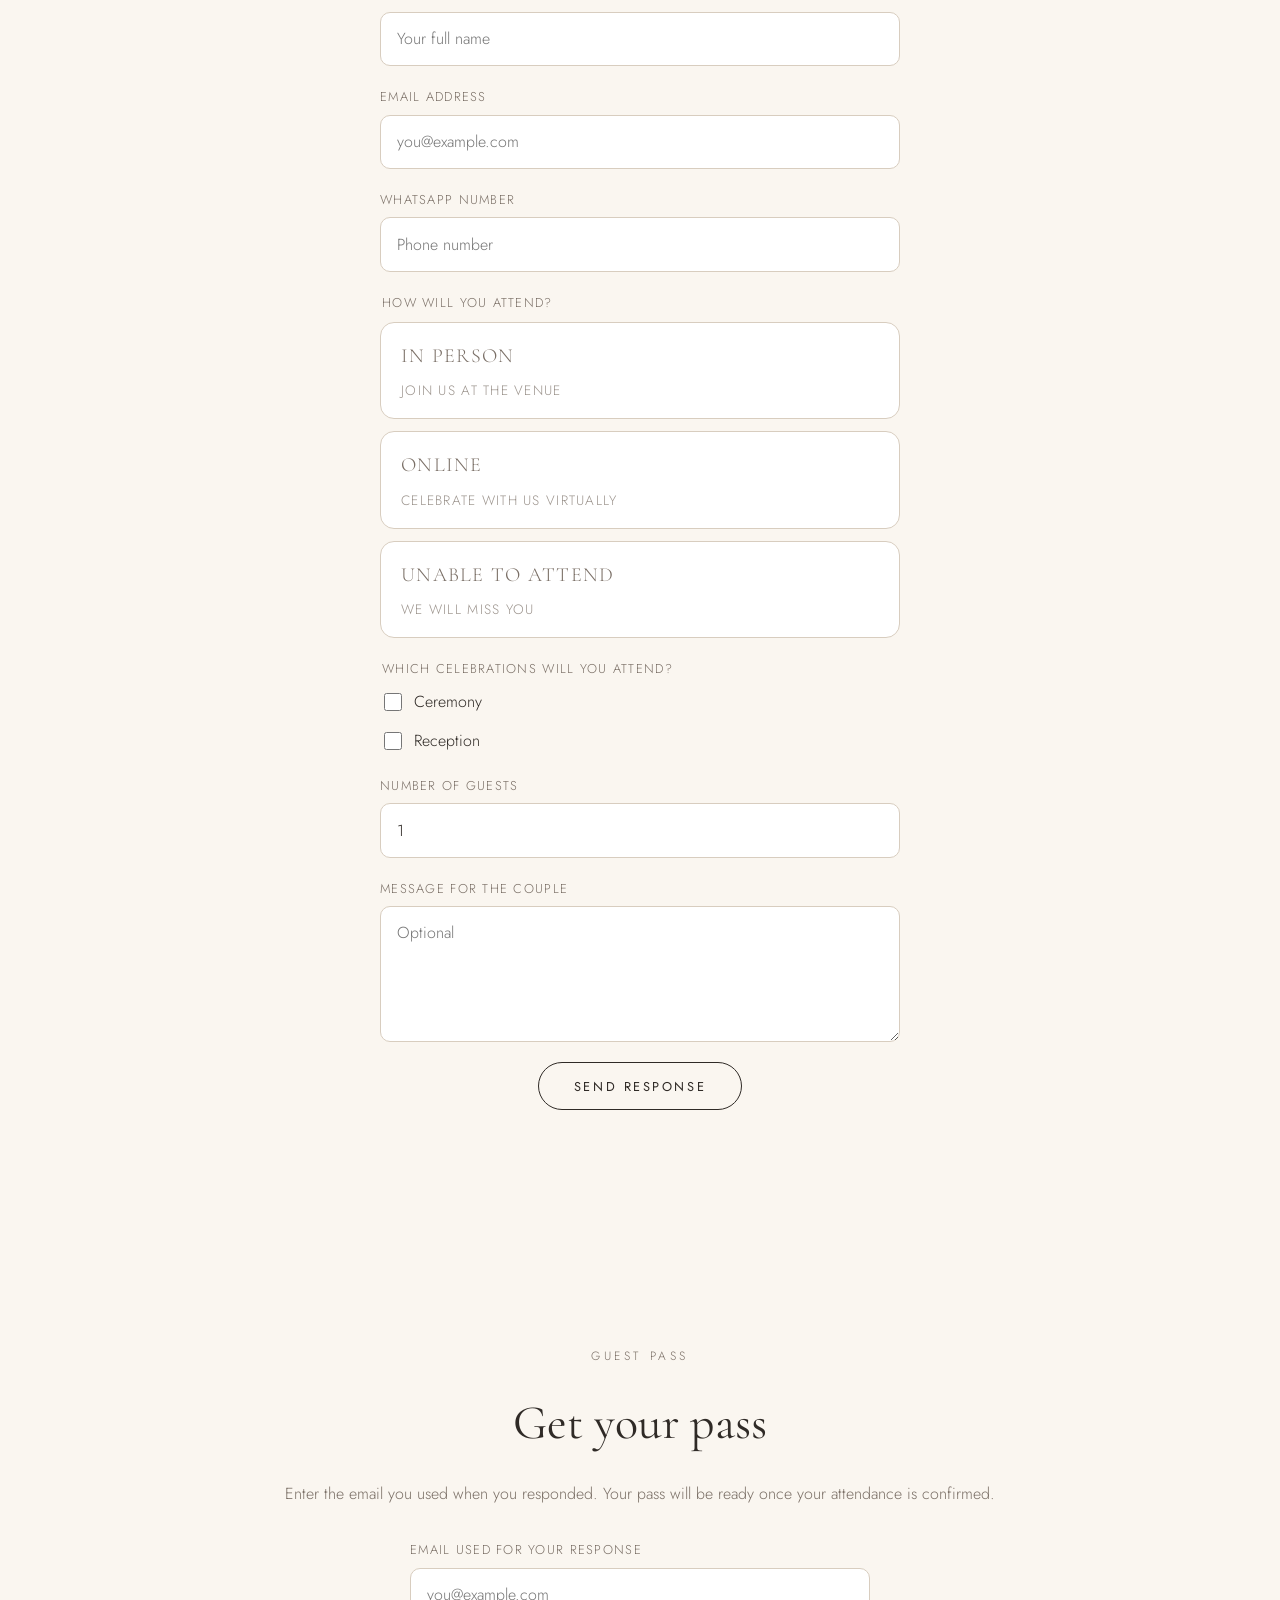
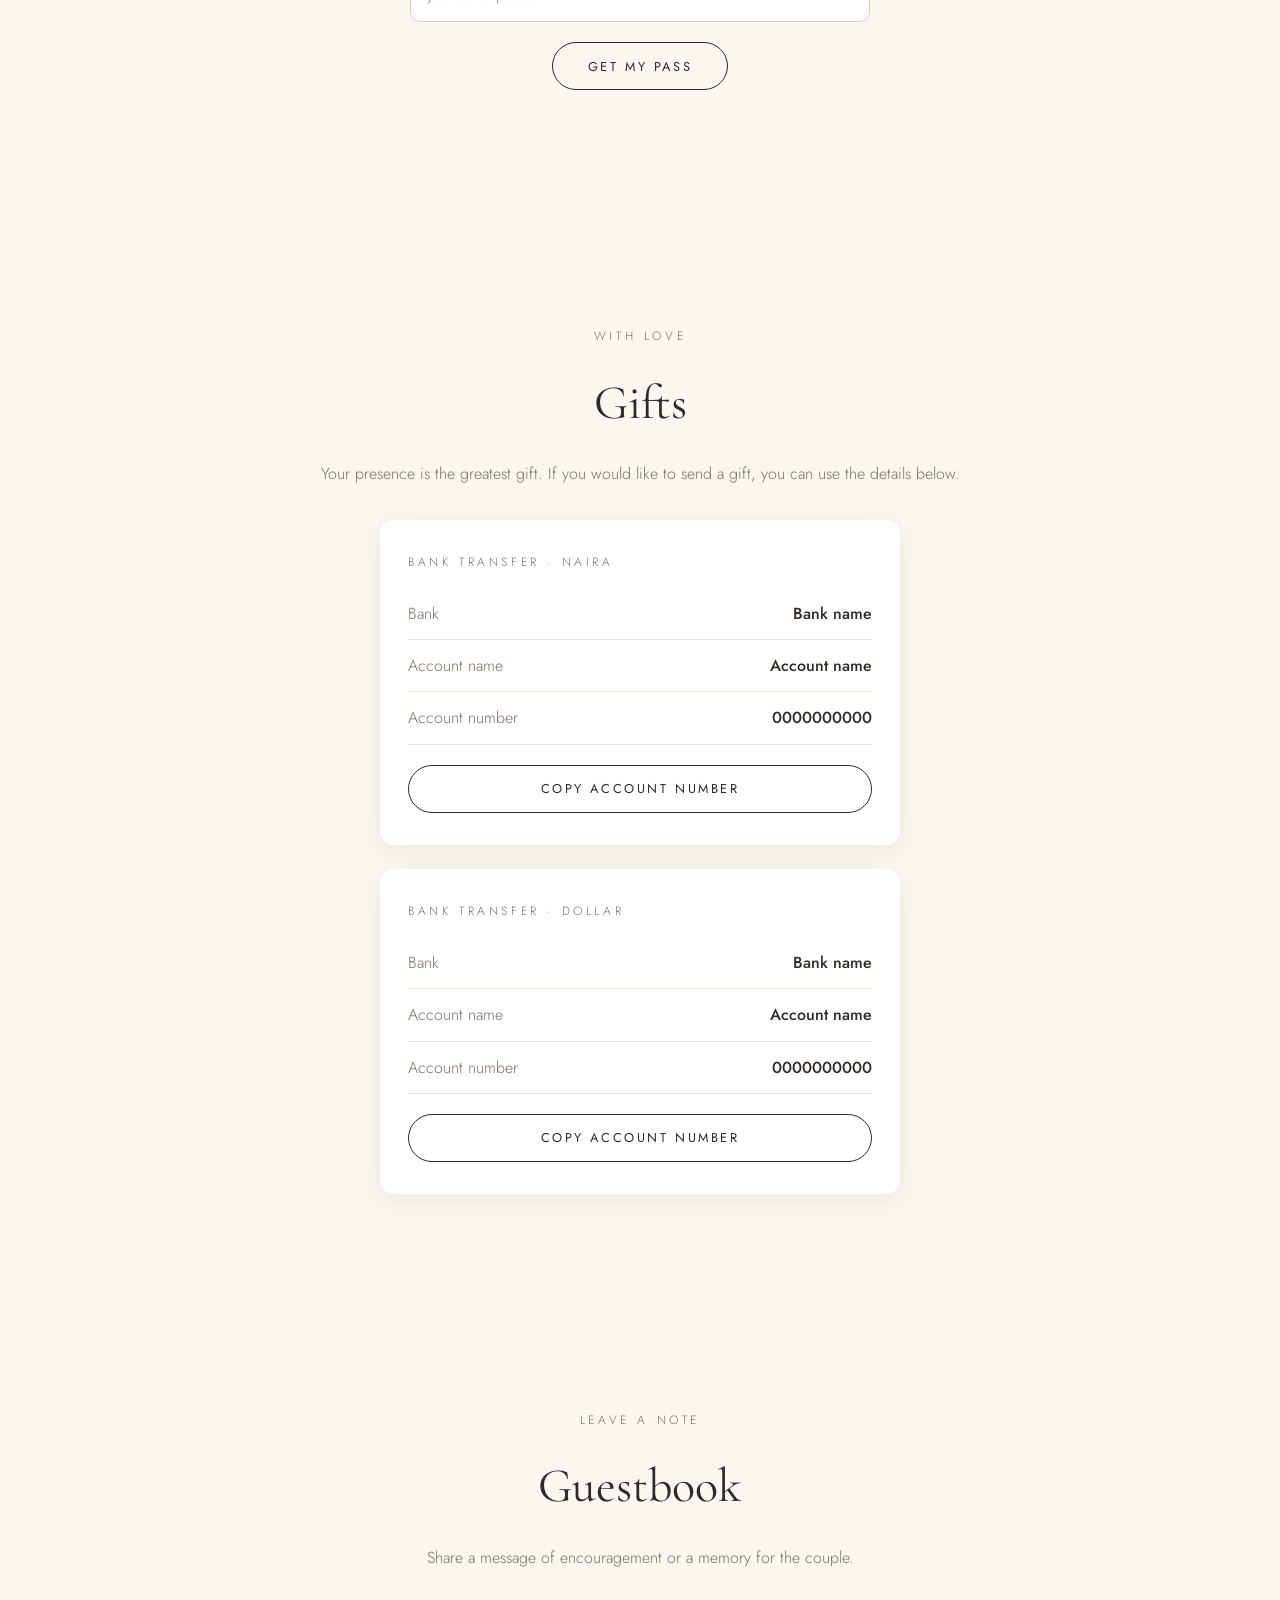
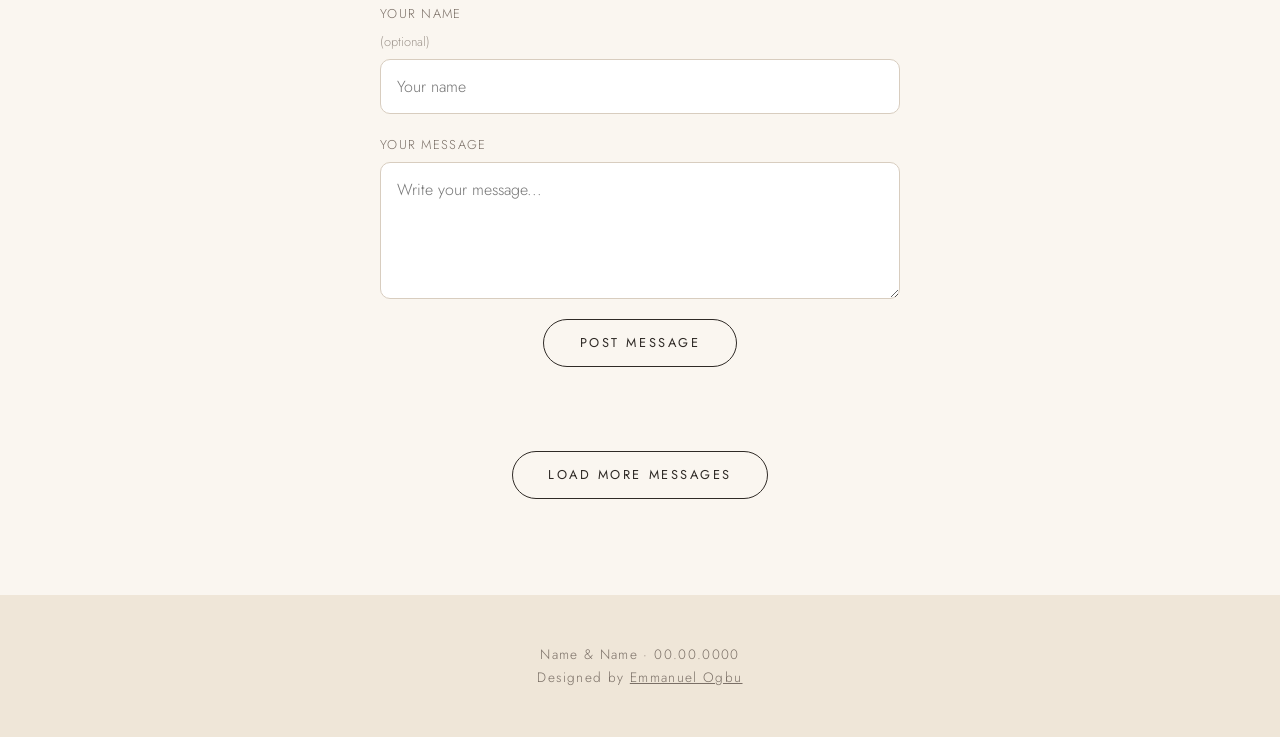
==== commit f533ba54: "made changes to frontend:html" ====
--- a/frontend/index.html
+++ b/frontend/index.html
@@ -64,6 +64,52 @@
     <div class="story-panel" id="story-wife" role="tabpanel" hidden>
       <p class="story-role">Wife</p>
       <p>The wife's side of the story goes here. Replace this with a few warm sentences about how she met her husband.</p>
+    </div>
+  </section>
+
+  <section class="section quotes" id="quotes">
+    <p class="eyebrow">Words of Love</p>
+    <h2>Scripture on love and marriage</h2>
+    <div class="quote-slider">
+      <div class="quote-track" id="quote-track">
+      <blockquote class="quote-card">
+        <p>&ldquo;Therefore shall a man leave his father and his mother, and shall cleave unto his wife: and they shall be one flesh.&rdquo;</p>
+        <cite>Genesis 2:24</cite>
+      </blockquote>
+      <blockquote class="quote-card">
+        <p>&ldquo;Many waters cannot quench love, neither can the floods drown it.&rdquo;</p>
+        <cite>Song of Solomon 8:7</cite>
+      </blockquote>
+      <blockquote class="quote-card">
+        <p>&ldquo;Whoso findeth a wife findeth a good thing, and obtaineth favour of the LORD.&rdquo;</p>
+        <cite>Proverbs 18:22</cite>
+      </blockquote>
+      <blockquote class="quote-card">
+        <p>&ldquo;And above all these things put on charity, which is the bond of perfectness.&rdquo;</p>
+        <cite>Colossians 3:14</cite>
+      </blockquote>
+      <blockquote class="quote-card">
+        <p>&ldquo;Whither thou goest, I will go; and where thou lodgest, I will lodge: thy people shall be my people, and thy God my God.&rdquo;</p>
+        <cite>Ruth 1:16</cite>
+      </blockquote>
+      <blockquote class="quote-card">
+        <p>&ldquo;Husbands, love your wives, even as Christ also loved the church, and gave himself for it.&rdquo;</p>
+        <cite>Ephesians 5:25</cite>
+      </blockquote>
+      <blockquote class="quote-card">
+        <p>&ldquo;We love him, because he first loved us.&rdquo;</p>
+        <cite>1 John 4:19</cite>
+      </blockquote>
+      <blockquote class="quote-card">
+        <p>&ldquo;And if one prevail against him, two shall withstand him; and a threefold cord is not quickly broken.&rdquo;</p>
+        <cite>Ecclesiastes 4:12</cite>
+      </blockquote>
+      </div>
+      <div class="slider-controls">
+        <button type="button" class="slider-btn" id="quote-prev" aria-label="Previous quote">&#8592;</button>
+        <div class="slider-dots" id="slider-dots"></div>
+        <button type="button" class="slider-btn" id="quote-next" aria-label="Next quote">&#8594;</button>
+      </div>
     </div>
   </section>
 
@@ -219,13 +265,14 @@
       <p class="form-status" id="guestbook-status" role="status"></p>
     </form>
 
-    <ul class="guestbook-list" id="guestbook-list">
-      <li class="guestbook-empty">Messages will appear here once they are posted.</li>
-    </ul>
+    <ul class="guestbook-list" id="guestbook-list"></ul>
+    <button type="button" class="btn load-more" id="load-more" hidden>Load more messages</button>
+    <div id="guestbook-sentinel" aria-hidden="true"></div>
   </section>
 
   <footer class="footer">
     <p>Name &amp; Name &middot; 00.00.0000</p>
+    <p class="credit">Designed by <a href="admin.html">Emmanuel Ogbu</a></p>
   </footer>
 
   <script src="script.js"></script>
